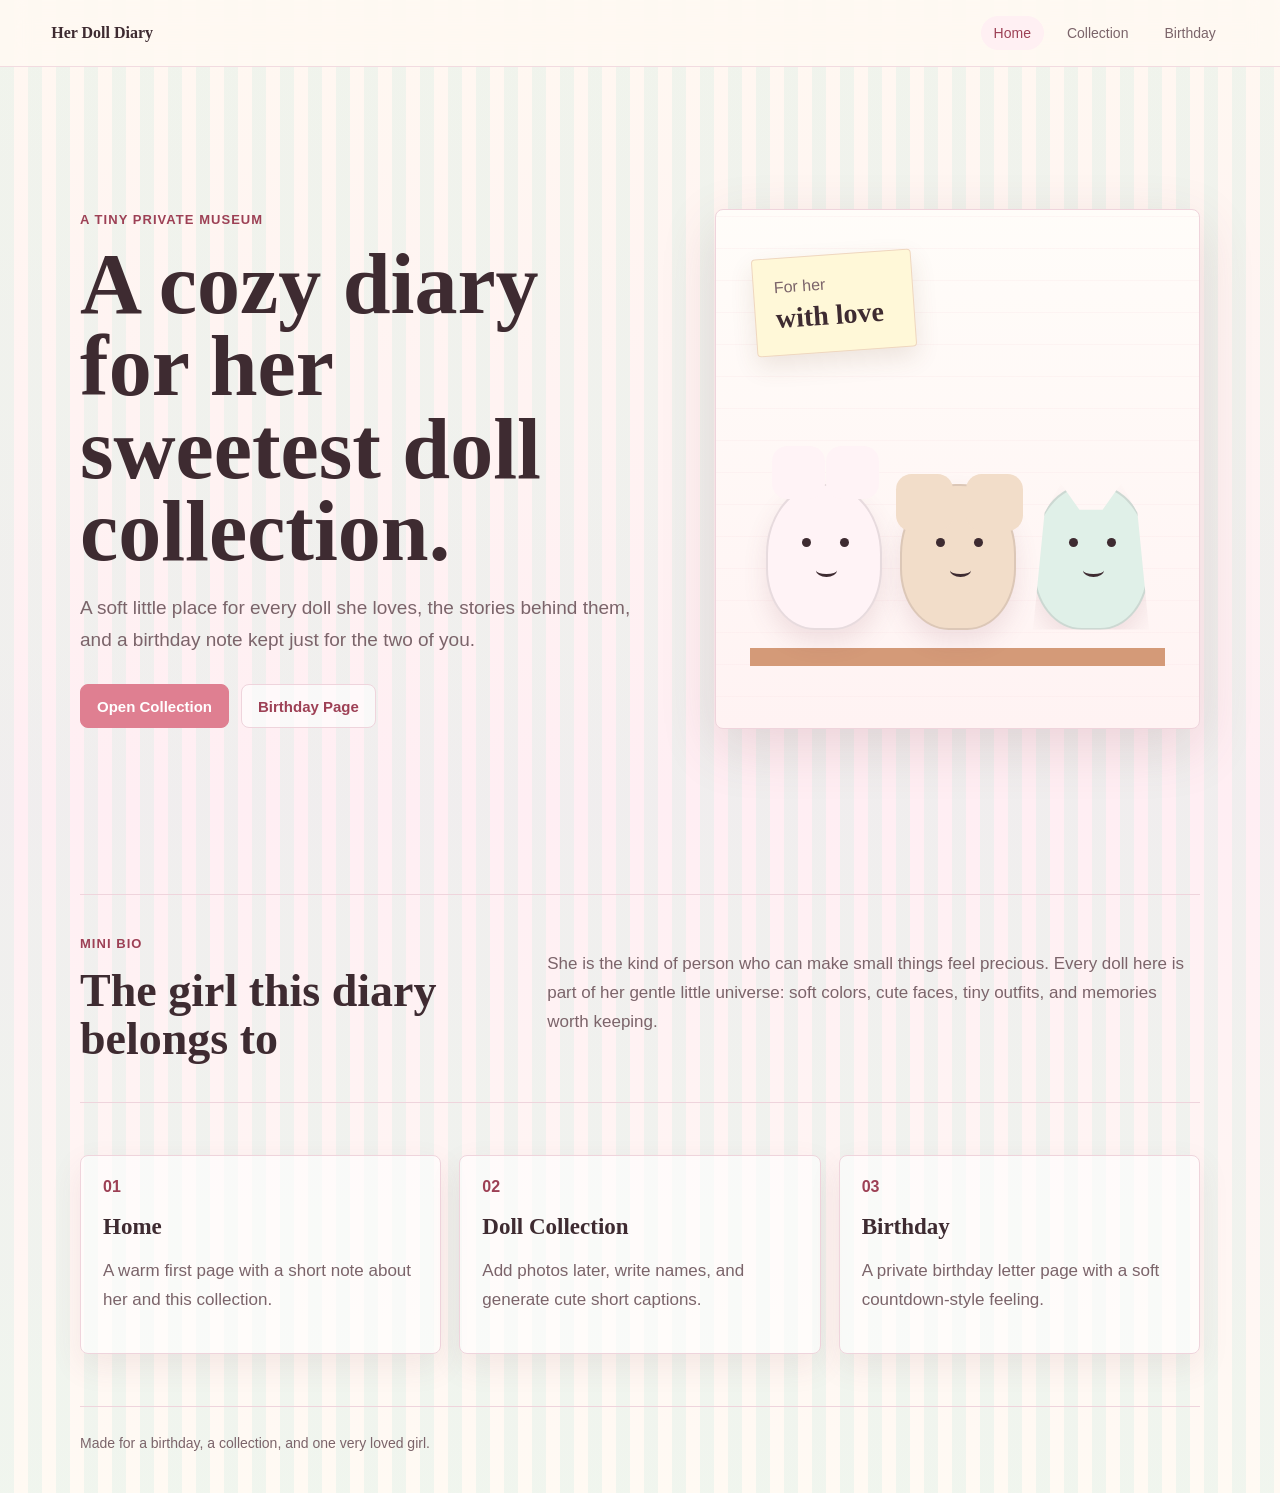
==== index.html @ 536805f7 "Add files via upload" ====
<!doctype html>
<html lang="en">
  <head>
    <meta charset="utf-8" />
    <meta name="viewport" content="width=device-width, initial-scale=1" />
    <title>Her Doll Diary</title>
    <link rel="stylesheet" href="./styles.css" />
  </head>
  <body>
    <header class="site-header">
      <a class="brand" href="./index.html">Her Doll Diary</a>
      <nav aria-label="Main navigation">
        <a aria-current="page" href="./index.html">Home</a>
        <a href="./collection.html">Collection</a>
        <a href="./birthday.html">Birthday</a>
      </nav>
    </header>

    <main>
      <section class="hero">
        <div class="hero-copy">
          <p class="eyebrow">A tiny private museum</p>
          <h1>A cozy diary for her sweetest doll collection.</h1>
          <p>
            A soft little place for every doll she loves, the stories behind
            them, and a birthday note kept just for the two of you.
          </p>
          <div class="hero-actions">
            <a class="button primary" href="./collection.html">Open Collection</a>
            <a class="button ghost" href="./birthday.html">Birthday Page</a>
          </div>
        </div>
        <div class="shelf-scene" aria-label="Illustrated doll shelf">
          <div class="paper-note">
            <span>For her</span>
            <strong>with love</strong>
          </div>
          <div class="shelf">
            <div class="doll-shape bunny"></div>
            <div class="doll-shape bear"></div>
            <div class="doll-shape cat"></div>
          </div>
        </div>
      </section>

      <section class="bio-section">
        <div>
          <p class="eyebrow">Mini bio</p>
          <h2>The girl this diary belongs to</h2>
        </div>
        <p>
          She is the kind of person who can make small things feel precious.
          Every doll here is part of her gentle little universe: soft colors,
          cute faces, tiny outfits, and memories worth keeping.
        </p>
      </section>

      <section class="preview-grid" aria-label="Website sections">
        <article>
          <span class="card-icon">01</span>
          <h3>Home</h3>
          <p>A warm first page with a short note about her and this collection.</p>
        </article>
        <article>
          <span class="card-icon">02</span>
          <h3>Doll Collection</h3>
          <p>Add photos later, write names, and generate cute short captions.</p>
        </article>
        <article>
          <span class="card-icon">03</span>
          <h3>Birthday</h3>
          <p>A private birthday letter page with a soft countdown-style feeling.</p>
        </article>
      </section>
    </main>

    <footer>
      Made for a birthday, a collection, and one very loved girl.
    </footer>
  </body>
</html>
---- styles.css ----
:root {
  --rose: #df7f91;
  --rose-dark: #9d4055;
  --blush: #fff0f3;
  --cream: #fffaf3;
  --mint: #d8eee5;
  --ink: #3e2b31;
  --muted: #7b646a;
  --line: #efd4dc;
  --shadow: 0 18px 55px rgba(128, 69, 82, 0.16);
}

* {
  box-sizing: border-box;
}

body {
  margin: 0;
  color: var(--ink);
  font-family: Georgia, "Times New Roman", serif;
  background:
    linear-gradient(90deg, rgba(216, 238, 229, 0.38) 0 14px, transparent 14px),
    linear-gradient(#fff8f1, #ffeef3 54%, #fffaf3);
  background-size: 28px 100%, 100% 100%;
}

a {
  color: inherit;
}

.site-header {
  position: sticky;
  top: 0;
  z-index: 5;
  display: flex;
  align-items: center;
  justify-content: space-between;
  gap: 20px;
  padding: 16px clamp(18px, 4vw, 52px);
  border-bottom: 1px solid rgba(239, 212, 220, 0.8);
  background: rgba(255, 250, 243, 0.88);
  backdrop-filter: blur(14px);
}

.brand {
  font-weight: 700;
  text-decoration: none;
  letter-spacing: 0;
}

nav {
  display: flex;
  flex-wrap: wrap;
  gap: 10px;
  justify-content: flex-end;
}

nav a {
  border-radius: 999px;
  padding: 9px 13px;
  color: var(--muted);
  text-decoration: none;
  font-family: Arial, sans-serif;
  font-size: 14px;
}

nav a[aria-current="page"] {
  background: var(--blush);
  color: var(--rose-dark);
}

main {
  width: min(1120px, calc(100% - 32px));
  margin: 0 auto;
}

.hero {
  min-height: calc(100vh - 73px);
  display: grid;
  grid-template-columns: minmax(0, 1fr) minmax(300px, 0.86fr);
  gap: clamp(28px, 6vw, 72px);
  align-items: center;
  padding: 52px 0 76px;
}

.hero-copy,
.page-intro,
.birthday-hero {
  max-width: 720px;
}

.eyebrow {
  margin: 0 0 12px;
  color: var(--rose-dark);
  font-family: Arial, sans-serif;
  font-size: 13px;
  font-weight: 700;
  letter-spacing: 0.08em;
  text-transform: uppercase;
}

h1,
h2,
h3,
p {
  overflow-wrap: anywhere;
}

h1 {
  margin: 0;
  font-size: clamp(42px, 7vw, 86px);
  line-height: 0.96;
  letter-spacing: 0;
}

h2 {
  margin: 0;
  font-size: clamp(28px, 4vw, 46px);
  line-height: 1.05;
}

h3 {
  margin: 0 0 10px;
  font-size: 23px;
}

p {
  color: var(--muted);
  font-family: Arial, sans-serif;
  font-size: 17px;
  line-height: 1.7;
}

.hero-copy > p:not(.eyebrow),
.page-intro > p,
.birthday-hero > p {
  max-width: 630px;
  font-size: 19px;
}

.hero-actions,
.studio-actions,
.collection-tools {
  display: flex;
  flex-wrap: wrap;
  gap: 12px;
  align-items: center;
  margin-top: 28px;
}

.edit-toggle {
  margin-top: 18px;
}

.editor-area[hidden] {
  display: none;
}

.button,
button {
  display: inline-flex;
  min-height: 44px;
  align-items: center;
  justify-content: center;
  border: 1px solid var(--line);
  border-radius: 8px;
  padding: 10px 16px;
  cursor: pointer;
  font-family: Arial, sans-serif;
  font-size: 15px;
  font-weight: 700;
  text-decoration: none;
}

.primary {
  border-color: var(--rose);
  background: var(--rose);
  color: white;
}

.ghost {
  background: rgba(255, 255, 255, 0.62);
  color: var(--rose-dark);
}

.danger {
  background: #fff;
  color: #9b2f3d;
}

.shelf-scene {
  min-height: 520px;
  position: relative;
  border: 1px solid var(--line);
  border-radius: 8px;
  overflow: hidden;
  background:
    linear-gradient(rgba(255, 255, 255, 0.5), rgba(255, 240, 243, 0.7)),
    repeating-linear-gradient(0deg, transparent 0 31px, rgba(223, 127, 145, 0.12) 31px 32px),
    var(--cream);
  box-shadow: var(--shadow);
}

.paper-note {
  position: absolute;
  top: 44px;
  left: 38px;
  width: 160px;
  padding: 20px;
  border: 1px solid #efd7bf;
  border-radius: 4px;
  transform: rotate(-4deg);
  background: #fff8d8;
  box-shadow: 0 10px 24px rgba(104, 77, 44, 0.12);
}

.paper-note span,
.paper-note strong {
  display: block;
}

.paper-note span {
  color: var(--muted);
  font-family: Arial, sans-serif;
}

.paper-note strong {
  margin-top: 6px;
  font-size: 28px;
}

.shelf {
  position: absolute;
  right: 34px;
  bottom: 62px;
  left: 34px;
  height: 190px;
  border-bottom: 18px solid #d49a78;
}

.doll-shape {
  position: absolute;
  bottom: 18px;
  width: 116px;
  height: 146px;
  border: 2px solid rgba(62, 43, 49, 0.12);
  border-radius: 48% 48% 42% 42%;
  background: #fff;
  box-shadow: 0 12px 24px rgba(128, 69, 82, 0.12);
}

.doll-shape::before,
.doll-shape::after {
  content: "";
  position: absolute;
  background: var(--ink);
}

.doll-shape::before {
  top: 52px;
  left: 34px;
  width: 9px;
  height: 9px;
  border-radius: 50%;
  box-shadow: 38px 0 0 var(--ink);
}

.doll-shape::after {
  top: 78px;
  left: 48px;
  width: 21px;
  height: 10px;
  border-bottom: 3px solid var(--ink);
  border-radius: 50%;
  background: transparent;
}

.bunny {
  left: 16px;
  background: #fff3f6;
}

.bunny .ears,
.bunny::marker {
  display: none;
}

.bunny {
  --ear-color: #fff3f6;
}

.bunny::before {
  box-shadow: 38px 0 0 var(--ink), -8px -70px 0 22px var(--ear-color), 46px -70px 0 22px var(--ear-color);
}

.bear {
  left: 50%;
  transform: translateX(-50%);
  background: #f2ddc9;
}

.bear::before {
  box-shadow: 38px 0 0 var(--ink), -16px -40px 0 24px #f2ddc9, 54px -40px 0 24px #f2ddc9;
}

.cat {
  right: 16px;
  background: #e0f0e8;
}

.cat {
  clip-path: polygon(10% 20%, 24% 0, 40% 18%, 60% 18%, 76% 0, 90% 20%, 100% 100%, 0 100%);
}

.bio-section,
.studio,
.letter,
.wish-grid,
.preview-grid {
  margin: 0 0 52px;
}

.bio-section {
  display: grid;
  grid-template-columns: 0.8fr 1.2fr;
  gap: 32px;
  align-items: start;
  padding: 38px 0;
  border-top: 1px solid var(--line);
  border-bottom: 1px solid var(--line);
}

.preview-grid,
.wish-grid,
.doll-grid {
  display: grid;
  grid-template-columns: repeat(3, minmax(0, 1fr));
  gap: 18px;
}

.preview-grid article,
.wish-grid article,
.doll-card,
.studio-panel,
.preview-panel,
.letter {
  border: 1px solid var(--line);
  border-radius: 8px;
  background: rgba(255, 255, 255, 0.62);
  box-shadow: 0 12px 32px rgba(128, 69, 82, 0.09);
}

.preview-grid article,
.wish-grid article,
.doll-card {
  padding: 22px;
}

.card-icon {
  display: inline-flex;
  margin-bottom: 18px;
  color: var(--rose-dark);
  font-family: Arial, sans-serif;
  font-weight: 800;
}

.page-intro,
.birthday-hero {
  padding: 72px 0 42px;
}

.studio {
  display: grid;
  grid-template-columns: minmax(0, 1.18fr) minmax(280px, 0.82fr);
  gap: 18px;
}

.studio-panel,
.preview-panel {
  padding: 24px;
}

label {
  display: grid;
  gap: 8px;
  margin-top: 16px;
  color: var(--rose-dark);
  font-family: Arial, sans-serif;
  font-size: 14px;
  font-weight: 700;
}

input,
textarea {
  width: 100%;
  border: 1px solid var(--line);
  border-radius: 8px;
  padding: 12px 13px;
  color: var(--ink);
  background: #fff;
  font: 15px Arial, sans-serif;
}

textarea {
  resize: vertical;
}

.field-row {
  display: grid;
  grid-template-columns: 1fr 1fr;
  gap: 12px;
}

.photo-preview,
.doll-photo {
  display: grid;
  place-items: center;
  overflow: hidden;
  border: 1px dashed #e3b7c2;
  border-radius: 8px;
  background:
    linear-gradient(135deg, rgba(255, 240, 243, 0.8), rgba(216, 238, 229, 0.62)),
    #fff;
}

.photo-preview {
  min-height: 330px;
}

.photo-preview span,
.doll-photo span {
  color: var(--muted);
  font-family: Arial, sans-serif;
  font-weight: 700;
}

.photo-preview img,
.doll-photo img {
  width: 100%;
  height: 100%;
  object-fit: cover;
}

.collection-tools {
  margin-bottom: 42px;
}

.file-button input {
  display: none;
}

.section-heading {
  margin-bottom: 18px;
}

.doll-card {
  display: grid;
  gap: 14px;
}

.doll-photo {
  aspect-ratio: 1;
}

.doll-card h3 {
  margin-bottom: 0;
}

.doll-card p {
  margin: 0;
  font-size: 15px;
}

.letter {
  max-width: 820px;
  padding: clamp(24px, 5vw, 48px);
}

.letter p {
  color: var(--ink);
  font-size: 18px;
}

footer {
  width: min(1120px, calc(100% - 32px));
  margin: 52px auto 0;
  padding: 28px 0 42px;
  border-top: 1px solid var(--line);
  color: var(--muted);
  font-family: Arial, sans-serif;
  font-size: 14px;
}

@media (max-width: 820px) {
  .site-header,
  .hero,
  .bio-section,
  .studio {
    grid-template-columns: 1fr;
  }

  .site-header {
    display: grid;
    justify-items: start;
  }

  nav {
    justify-content: flex-start;
  }

  .hero {
    min-height: auto;
    padding-top: 38px;
  }

  .shelf-scene {
    min-height: 430px;
  }

  .preview-grid,
  .wish-grid,
  .doll-grid {
    grid-template-columns: 1fr;
  }

  .field-row {
    grid-template-columns: 1fr;
  }

  h1 {
    font-size: clamp(38px, 13vw, 58px);
  }
}
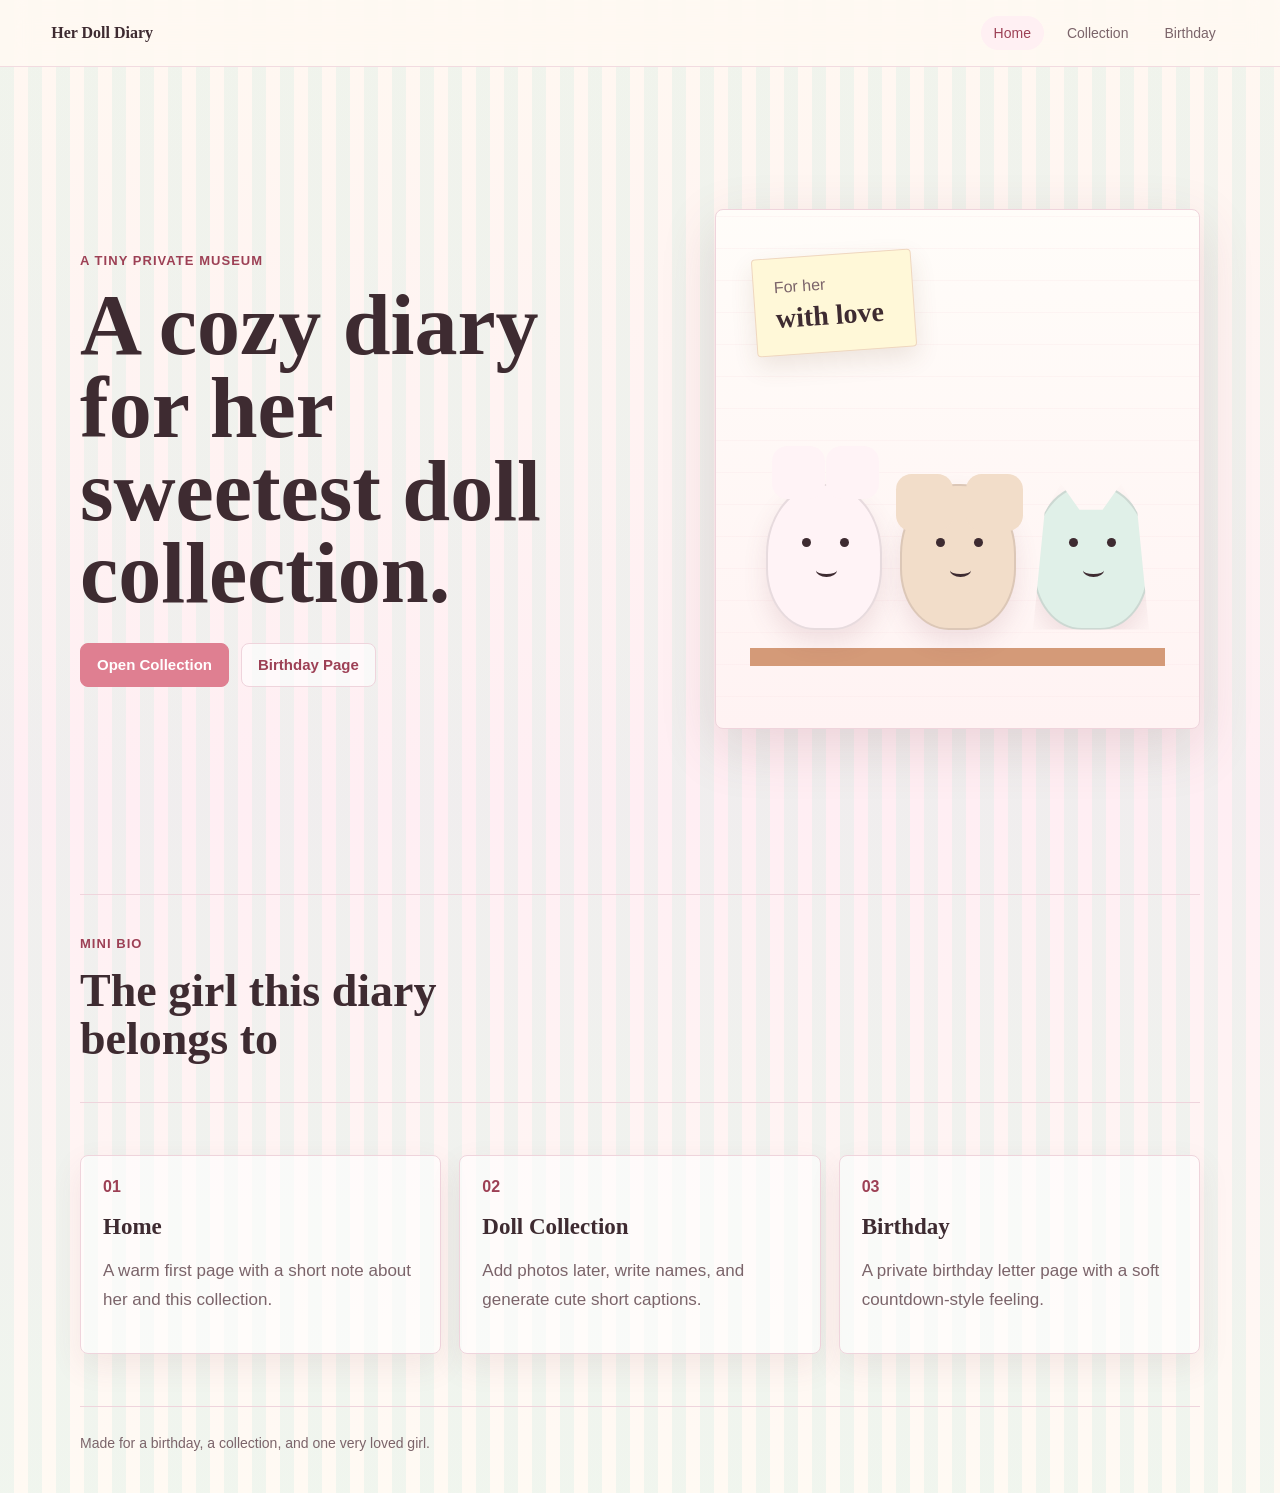
==== commit 509b02b1: "Add files via upload" ====
--- a/index.html
+++ b/index.html
@@ -8,7 +8,7 @@
   </head>
   <body>
     <header class="site-header">
-      <a class="brand" href="./index.html">Her Doll Diary</a>
+      <a class="brand" href="./index.html" id="siteTitle">Her Doll Diary</a>
       <nav aria-label="Main navigation">
         <a aria-current="page" href="./index.html">Home</a>
         <a href="./collection.html">Collection</a>
@@ -19,12 +19,9 @@
     <main>
       <section class="hero">
         <div class="hero-copy">
-          <p class="eyebrow">A tiny private museum</p>
-          <h1>A cozy diary for her sweetest doll collection.</h1>
-          <p>
-            A soft little place for every doll she loves, the stories behind
-            them, and a birthday note kept just for the two of you.
-          </p>
+          <p class="eyebrow" id="homeEyebrow">A tiny private museum</p>
+          <h1 id="homeHeadline">A cozy diary for her sweetest doll collection.</h1>
+          <p id="homeDescription"></p>
           <div class="hero-actions">
             <a class="button primary" href="./collection.html">Open Collection</a>
             <a class="button ghost" href="./birthday.html">Birthday Page</a>
@@ -45,14 +42,13 @@
 
       <section class="bio-section">
         <div>
-          <p class="eyebrow">Mini bio</p>
-          <h2>The girl this diary belongs to</h2>
+          <p class="eyebrow" id="bioEyebrow">Mini bio</p>
+          <h2 id="bioTitle">The girl this diary belongs to</h2>
         </div>
-        <p>
-          She is the kind of person who can make small things feel precious.
-          Every doll here is part of her gentle little universe: soft colors,
-          cute faces, tiny outfits, and memories worth keeping.
-        </p>
+        <div class="bio-right">
+          <img class="bio-photo" id="bioPhoto" alt="Bio photo" hidden />
+          <p id="bioText"></p>
+        </div>
       </section>
 
       <section class="preview-grid" aria-label="Website sections">
@@ -77,5 +73,22 @@
     <footer>
       Made for a birthday, a collection, and one very loved girl.
     </footer>
+    <script src="./content/content.js"></script>
+    <script>
+      (async () => {
+        try {
+          const site = await window.DollDiaryContent.loadJson("./content/site.json");
+          window.DollDiaryContent.setText("#siteTitle", site.siteTitle);
+          document.title = site.siteTitle || document.title;
+          window.DollDiaryContent.setText("#homeEyebrow", site.homeEyebrow);
+          window.DollDiaryContent.setText("#homeHeadline", site.homeHeadline);
+          window.DollDiaryContent.setText("#homeDescription", site.homeDescription);
+          window.DollDiaryContent.setText("#bioEyebrow", site.bioEyebrow);
+          window.DollDiaryContent.setText("#bioTitle", site.bioTitle);
+          window.DollDiaryContent.setText("#bioText", site.bioText);
+          window.DollDiaryContent.setImage("#bioPhoto", site.bioPhoto, "Photo of her");
+        } catch {}
+      })();
+    </script>
   </body>
 </html>
--- a/styles.css
+++ b/styles.css
@@ -330,6 +330,22 @@
   border-bottom: 1px solid var(--line);
 }
 
+.bio-right {
+  display: grid;
+  gap: 16px;
+}
+
+.bio-photo {
+  width: 100%;
+  max-width: 520px;
+  aspect-ratio: 4 / 3;
+  object-fit: cover;
+  border-radius: 8px;
+  border: 1px solid var(--line);
+  box-shadow: 0 12px 32px rgba(128, 69, 82, 0.09);
+  background: rgba(255, 255, 255, 0.62);
+}
+
 .preview-grid,
 .wish-grid,
 .doll-grid {
@@ -523,6 +539,10 @@
     grid-template-columns: 1fr;
   }
 
+  .bio-photo {
+    max-width: 100%;
+  }
+
   .field-row {
     grid-template-columns: 1fr;
   }
